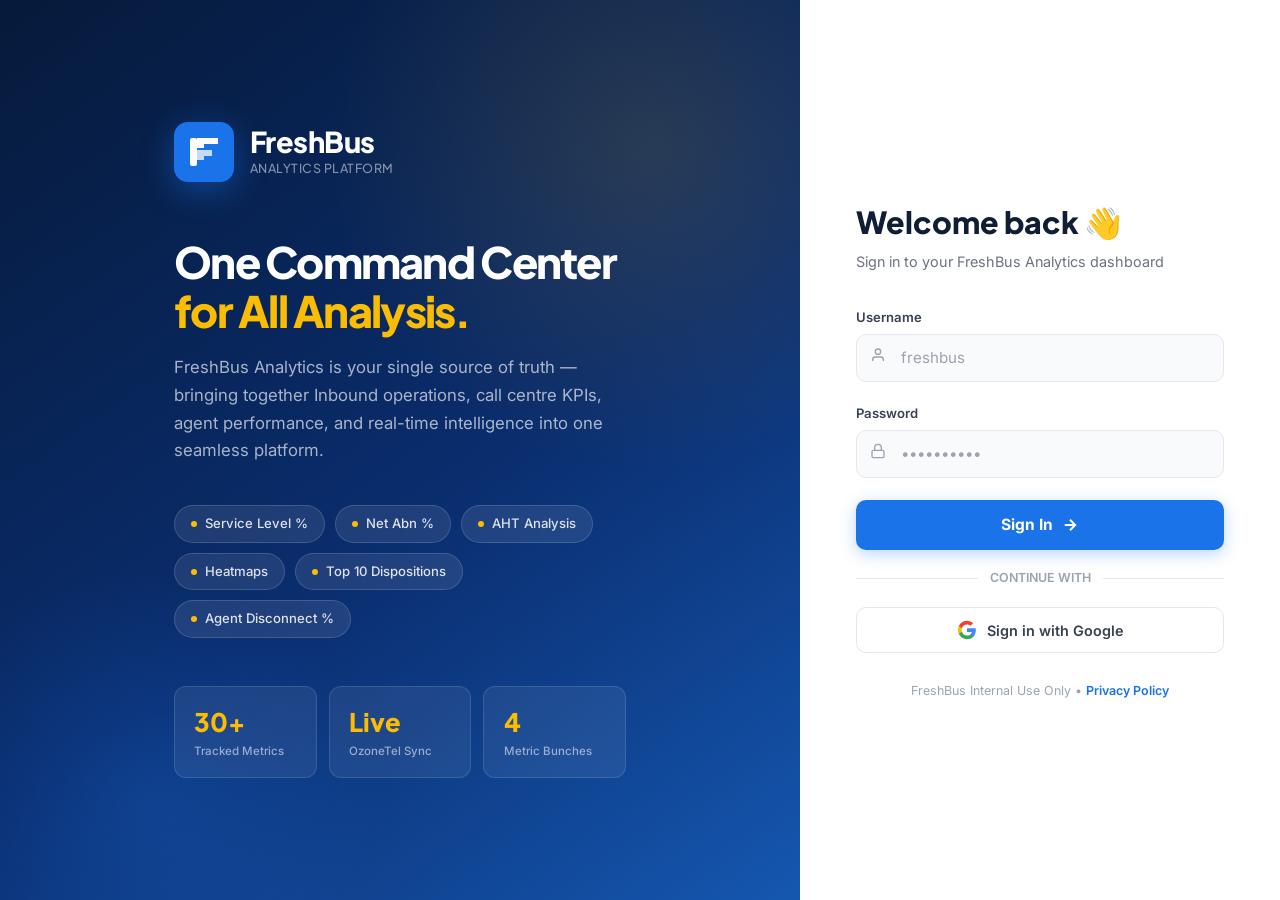
==== index.html @ 3810ab27 "Move static files to root of project for default GitHub Pages hosting and update backend serving pat" ====
<!DOCTYPE html>
<html lang="en">
<head>
  <meta charset="UTF-8">
  <meta name="viewport" content="width=device-width, initial-scale=1.0">
  <title>FreshBus Analytics Platform | Sign In</title>
  <link rel="preconnect" href="https://fonts.googleapis.com">
  <link rel="preconnect" href="https://fonts.gstatic.com" crossorigin>
  <link href="https://fonts.googleapis.com/css2?family=Inter:wght@400;500;600;700&family=Plus+Jakarta+Sans:wght@600;700;800&display=swap" rel="stylesheet">
  <link rel="stylesheet" href="styles.css">
  <style>
    body { margin:0; font-family:'Inter',sans-serif; overflow:hidden; }
    .login-split { display:flex; height:100vh; }

    /* Left branding panel */
    .lp-left {
      flex:1; position:relative; overflow:hidden;
      background:linear-gradient(145deg,#061a3a 0%,#0a2d6e 55%,#1557b0 100%);
      display:flex; align-items:center; justify-content:center;
    }
    .lp-left::before {
      content:''; position:absolute; width:700px; height:700px; border-radius:50%;
      background:radial-gradient(circle,rgba(251,188,4,.13) 0%,transparent 65%);
      top:-200px; right:-200px; pointer-events:none;
    }
    .lp-left::after {
      content:''; position:absolute; width:500px; height:500px; border-radius:50%;
      background:radial-gradient(circle,rgba(26,115,232,.22) 0%,transparent 65%);
      bottom:-150px; left:-100px; pointer-events:none;
    }
    .lp-inner { position:relative; z-index:2; padding:4rem; max-width:580px; }

    /* Logo */
    .lp-logo { display:flex; align-items:center; gap:16px; margin-bottom:3.5rem; }
    .lp-logo-mark {
      width:60px; height:60px; border-radius:14px;
      background:#1A73E8; display:flex; align-items:center; justify-content:center;
      box-shadow:0 8px 32px rgba(26,115,232,.45); flex-shrink:0;
    }
    .lp-logo-mark svg { width:36px; height:36px; }
    .lp-logo-text { font-family:'Plus Jakarta Sans',sans-serif; }
    .lp-logo-text .brand { font-size:1.8rem; font-weight:800; color:#fff; line-height:1; letter-spacing:-0.02em; }
    .lp-logo-text .tag { font-size:0.78rem; font-weight:500; color:rgba(255,255,255,.5); margin-top:4px; letter-spacing:0.04em; text-transform:uppercase; }

    .lp-headline {
      font-family:'Plus Jakarta Sans',sans-serif; font-size:2.7rem; font-weight:800;
      color:#fff; line-height:1.12; margin-bottom:1.2rem; letter-spacing:-0.04em;
    }
    .lp-headline .hl { color:#FBBC04; }
    .lp-desc { color:rgba(255,255,255,.65); font-size:1.05rem; line-height:1.65; max-width:440px; margin-bottom:2.5rem; }

    /* Floating metric pills */
    .lp-pills { display:flex; flex-wrap:wrap; gap:10px; }
    .lp-pill {
      display:flex; align-items:center; gap:8px;
      background:rgba(255,255,255,.09); backdrop-filter:blur(12px);
      border:1px solid rgba(255,255,255,.15); border-radius:100px;
      padding:8px 16px; color:rgba(255,255,255,.85); font-size:0.82rem; font-weight:500;
    }
    .lp-pill .dot { width:6px; height:6px; border-radius:50%; background:#FBBC04; flex-shrink:0; }

    /* Decorative stats cards */
    .lp-stats { margin-top:3rem; display:grid; grid-template-columns:1fr 1fr 1fr; gap:12px; }
    .lp-stat {
      background:rgba(255,255,255,.07); border:1px solid rgba(255,255,255,.12);
      border-radius:12px; padding:1rem 1.2rem;
    }
    .lp-stat .sv { font-family:'Plus Jakarta Sans',sans-serif; font-size:1.6rem; font-weight:800; color:#FBBC04; }
    .lp-stat .sl { font-size:0.72rem; color:rgba(255,255,255,.55); margin-top:2px; font-weight:500; }

    /* Right form panel */
    .lp-right {
      width:480px; flex-shrink:0;
      background:#fff; display:flex; flex-direction:column;
      justify-content:center; padding:3.5rem 3.5rem;
      box-shadow:-24px 0 80px rgba(0,0,0,.13);
    }
    .lp-form-title { font-family:'Plus Jakarta Sans',sans-serif; font-size:1.9rem; font-weight:800; color:#0f1d35; margin-bottom:6px; }
    .lp-form-sub { color:#6b7280; font-size:0.9rem; margin-bottom:2.2rem; }

    .form-field { margin-bottom:1.4rem; }
    .form-field label { display:block; font-size:0.82rem; font-weight:600; color:#374151; margin-bottom:6px; }
    .input-group { position:relative; display:flex; align-items:center; }
    .input-group .ico { position:absolute; left:14px; color:#9ca3af; width:16px; pointer-events:none; }
    .input-group svg { width:16px; height:16px; }
    .input-group input {
      width:100%; height:48px; padding:0 14px 0 44px;
      background:#f9fafb; border:1.5px solid #e5e7eb; border-radius:10px;
      color:#111827; font-size:0.95rem; font-family:inherit; outline:none;
      transition:border-color .2s, box-shadow .2s;
    }
    .input-group input:focus { border-color:#1A73E8; box-shadow:0 0 0 3px rgba(26,115,232,.12); background:#fff; }
    .input-group input::placeholder { color:#9ca3af; }

    .err-box {
      display:none; background:#fef2f2; border:1px solid rgba(220,38,38,.25);
      color:#dc2626; border-radius:8px; padding:10px 14px;
      font-size:0.82rem; font-weight:600; margin-bottom:1rem;
    }

    .btn-sign {
      width:100%; height:50px; background:#1A73E8; color:#fff;
      border:none; border-radius:10px; font-family:inherit;
      font-size:0.97rem; font-weight:700; cursor:pointer;
      display:flex; align-items:center; justify-content:center; gap:8px;
      transition:all .2s; box-shadow:0 4px 16px rgba(26,115,232,.3);
      margin-bottom:1.2rem;
    }
    .btn-sign:hover { background:#1557b0; transform:translateY(-1px); box-shadow:0 8px 24px rgba(26,115,232,.35); }
    .btn-sign svg { width:18px; }

    .or-div { display:flex; align-items:center; gap:12px; font-size:0.78rem; color:#9ca3af; font-weight:600; margin-bottom:1.2rem; }
    .or-div::before, .or-div::after { content:''; flex:1; height:1px; background:#e5e7eb; }

    .btn-google {
      width:100%; height:46px; background:#fff; border:1.5px solid #e5e7eb; border-radius:10px;
      font-family:inherit; font-size:0.9rem; font-weight:600; color:#374151; cursor:pointer;
      display:flex; align-items:center; justify-content:center; gap:10px;
      transition:all .2s;
    }
    .btn-google:hover { background:#f9fafb; border-color:#d1d5db; }
    .btn-google svg { width:20px; }

    .form-footer { text-align:center; margin-top:1.8rem; font-size:0.78rem; color:#9ca3af; }
    .form-footer a { color:#1A73E8; font-weight:600; text-decoration:none; }

    @media(max-width:900px) {
      .lp-left { display:none; }
      .lp-right { width:100%; padding:2rem; }
    }
  </style>
</head>
<body>
<div class="login-split">
  <!-- LEFT BRANDING PANEL -->
  <div class="lp-left">
    <div class="lp-inner">
      <!-- Logo -->
      <div class="lp-logo">
        <div class="lp-logo-mark">
          <!-- FreshBus official chevron-F mark, traced from brand assets -->
          <svg viewBox="0 0 36 36" fill="none" xmlns="http://www.w3.org/2000/svg">
            <!-- Outer F vertical spine -->
            <rect x="4" y="4" width="7" height="28" rx="2" fill="white"/>
            <!-- Top horizontal bar — angled right like the brand chevron -->
            <path d="M11 4 L32 4 L32 10 L18 10 L18 14 L11 14 Z" fill="white"/>
            <!-- Middle horizontal bar — slightly shorter, brand proportion -->
            <path d="M11 16 L26 16 L26 22 L18 22 L18 26 L11 26 Z" fill="white" opacity="0.75"/>
          </svg>
        </div>
        <div class="lp-logo-text">
          <div class="brand">FreshBus</div>
          <div class="tag">Analytics Platform</div>
        </div>
      </div>

      <h1 class="lp-headline">
        One Command Center<br>
        <span class="hl">for All Analysis.</span>
      </h1>
      <p class="lp-desc">
        FreshBus Analytics is your single source of truth — bringing together Inbound operations, call centre KPIs, agent performance, and real-time intelligence into one seamless platform.
      </p>

      <div class="lp-pills">
        <div class="lp-pill"><div class="dot"></div> Service Level %</div>
        <div class="lp-pill"><div class="dot"></div> Net Abn %</div>
        <div class="lp-pill"><div class="dot"></div> AHT Analysis</div>
        <div class="lp-pill"><div class="dot"></div> Heatmaps</div>
        <div class="lp-pill"><div class="dot"></div> Top 10 Dispositions</div>
        <div class="lp-pill"><div class="dot"></div> Agent Disconnect %</div>
      </div>

      <div class="lp-stats">
        <div class="lp-stat"><div class="sv">30+</div><div class="sl">Tracked Metrics</div></div>
        <div class="lp-stat"><div class="sv">Live</div><div class="sl">OzoneTel Sync</div></div>
        <div class="lp-stat"><div class="sv">4</div><div class="sl">Metric Bunches</div></div>
      </div>
    </div>
  </div>

  <!-- RIGHT FORM PANEL -->
  <div class="lp-right">
    <div class="lp-form-title">Welcome back 👋</div>
    <div class="lp-form-sub">Sign in to your FreshBus Analytics dashboard</div>

    <form id="loginForm">
      <div class="form-field">
        <label for="u">Username</label>
        <div class="input-group">
          <div class="ico">
            <svg viewBox="0 0 24 24" fill="none" stroke="currentColor" stroke-width="2"><path d="M20 21v-2a4 4 0 00-4-4H8a4 4 0 00-4 4v2"/><circle cx="12" cy="7" r="4"/></svg>
          </div>
          <input type="text" id="u" placeholder="freshbus" autocomplete="username">
        </div>
      </div>
      <div class="form-field">
        <label for="p">Password</label>
        <div class="input-group">
          <div class="ico">
            <svg viewBox="0 0 24 24" fill="none" stroke="currentColor" stroke-width="2"><rect x="3" y="11" width="18" height="11" rx="2"/><path d="M7 11V7a5 5 0 0110 0v4"/></svg>
          </div>
          <input type="password" id="p" placeholder="••••••••••" autocomplete="current-password">
        </div>
      </div>

      <div class="err-box" id="loginErr">Invalid username or password. Please try again.</div>

      <button type="submit" class="btn-sign">
        Sign In
        <svg viewBox="0 0 24 24" fill="none" stroke="currentColor" stroke-width="2.5"><path d="M5 12h14M12 5l7 7-7 7"/></svg>
      </button>

      <div class="or-div">CONTINUE WITH</div>

      <button type="button" class="btn-google">
        <svg viewBox="0 0 24 24" xmlns="http://www.w3.org/2000/svg">
          <path d="M22.56 12.25c0-.78-.07-1.53-.2-2.25H12v4.26h5.92c-.26 1.37-1.04 2.53-2.21 3.31v2.77h3.57c2.08-1.92 3.28-4.74 3.28-8.09z" fill="#4285F4"/>
          <path d="M12 23c2.97 0 5.46-.98 7.28-2.66l-3.57-2.77c-.98.66-2.23 1.06-3.71 1.06-2.86 0-5.29-1.93-6.16-4.53H2.18v2.84C3.99 20.53 7.7 23 12 23z" fill="#34A853"/>
          <path d="M5.84 14.09c-.22-.66-.35-1.36-.35-2.09s.13-1.43.35-2.09V7.07H2.18C1.43 8.55 1 10.22 1 12s.43 3.45 1.18 4.93l2.85-2.22.81-.62z" fill="#FBBC05"/>
          <path d="M12 5.38c1.62 0 3.06.56 4.21 1.64l3.15-3.15C17.45 2.09 14.97 1 12 1 7.7 1 3.99 3.47 2.18 7.07l3.66 2.84c.87-2.6 3.3-4.53 6.16-4.53z" fill="#EA4335"/>
        </svg>
        Sign in with Google
      </button>
    </form>

    <div class="form-footer">FreshBus Internal Use Only &bull; <a href="#">Privacy Policy</a></div>
  </div>
</div>

<script>
  const CREDS = { user: 'freshbus', pass: 'freshbus@2024' };
  document.getElementById('loginForm').addEventListener('submit', function(e) {
    e.preventDefault();
    const u = document.getElementById('u').value.trim();
    const p = document.getElementById('p').value;
    if (u === CREDS.user && p === CREDS.pass) {
      window.location.href = 'campaign.html';
    } else {
      document.getElementById('loginErr').style.display = 'block';
    }
  });
</script>
</body>
</html>
---- styles.css ----
/* ==============================================
   FRESHBUS INTELLIGENCE - MASTER THEME
   FreshBus Blue #006ce6 + Yellow #FBBC04
   ============================================== */

@import url('https://fonts.googleapis.com/css2?family=Inter:ital,opsz,wght@0,14..32,300;0,14..32,400;0,14..32,500;0,14..32,600;0,14..32,700;1,14..32,400&family=Plus+Jakarta+Sans:wght@600;700;800&display=swap');

:root {
  --blue: #1A73E8;
  --blue-dark: #0D5DBF;
  --blue-soft: rgba(26,115,232,0.12);
  --yellow: #FBBC04;
  --yellow-soft: rgba(251,188,4,0.12);
  
  --green: #16a34a;
  --green-soft: rgba(22,163,74,0.12);
  --red: #dc2626;
  --red-soft: rgba(220,38,38,0.10);
  --amber: #d97706;
  --amber-soft: rgba(217,119,6,0.12);
  --purple: #7c3aed;
  --purple-soft: rgba(124,58,237,0.12);

  --bg: #f0f4fa;
  --surface: #ffffff;
  --surface-2: #f8faff;
  --sidebar-bg: #0f1d35;
  --sidebar-text: rgba(255,255,255,0.7);
  --sidebar-text-active: #ffffff;
  --sidebar-active-bg: rgba(255,255,255,0.1);
  
  --border: #e2e8f3;
  --border-focus: var(--blue);
  
  --text: #0f1d35;
  --text-2: #374151;
  --text-muted: #6b7280;
  
  --header-h: 64px;
  --sidebar-w: 260px;
  --radius: 12px;
  --radius-sm: 8px;
  --shadow: 0 1px 3px rgba(0,0,0,0.08), 0 4px 16px rgba(0,0,0,0.04);
  --shadow-md: 0 4px 12px rgba(0,0,0,0.10), 0 12px 40px rgba(0,0,0,0.06);
  --shadow-blue: 0 8px 32px rgba(26,115,232,0.2);
  --transition: 0.18s ease;
}

/* --- Dark Mode --- */
[data-theme="dark"] {
  --bg: #0a0f1e;
  --surface: #111827;
  --surface-2: #1a2236;
  --border: #1e2d45;
  --text: #f1f5f9;
  --text-2: #cbd5e1;
  --text-muted: #64748b;
  --shadow: 0 1px 3px rgba(0,0,0,0.4), 0 4px 16px rgba(0,0,0,0.3);
  --shadow-md: 0 4px 12px rgba(0,0,0,0.5), 0 12px 40px rgba(0,0,0,0.3);
}

*, *::before, *::after { box-sizing: border-box; margin: 0; padding: 0; }
html { scroll-behavior: smooth; }
body {
  font-family: 'Inter', -apple-system, sans-serif;
  font-size: 14px;
  color: var(--text);
  background: var(--bg);
  -webkit-font-smoothing: antialiased;
  line-height: 1.5;
  min-height: 100vh;
}
a { text-decoration: none; color: inherit; }
button { font-family: inherit; cursor: pointer; }
input, select, textarea { font-family: inherit; }

/* ========== UTILITIES ========== */
.text-blue    { color: var(--blue)   !important; }
.text-yellow  { color: var(--yellow) !important; }
.text-green   { color: var(--green)  !important; }
.text-red     { color: var(--red)    !important; }
.text-amber   { color: var(--amber)  !important; }
.text-purple  { color: var(--purple) !important; }
.text-muted   { color: var(--text-muted) !important; }
.font-mono    { font-family: 'JetBrains Mono', Consolas, monospace; }
.font-bold    { font-weight: 700; }
.font-head    { font-family: 'Plus Jakarta Sans', sans-serif; }

/* ========== VIEW SYSTEM ========== */
.view { display: none; }
.view.active { display: flex; }

/* ===================================================
   LOGIN PAGE — PROFESSIONAL SPLIT LAYOUT
   =================================================== */
#loginView {
  height: 100vh;
  overflow: hidden;
}
.login-split {
  display: flex;
  width: 100%;
  height: 100%;
}

/* Left panel — FreshBus branded */
.login-panel-left {
  flex: 1;
  background: linear-gradient(145deg, #0f1d35 0%, #001f6e 60%, #0d4fb8 100%);
  display: flex;
  flex-direction: column;
  justify-content: center;
  align-items: flex-start;
  padding: 4rem 5rem;
  position: relative;
  overflow: hidden;
}
.login-panel-left::before {
  content: '';
  position: absolute;
  width: 600px; height: 600px;
  background: radial-gradient(circle, rgba(251,188,4,0.1) 0%, transparent 70%);
  top: -150px; right: -200px;
  border-radius: 50%;
}
.login-panel-left::after {
  content: '';
  position: absolute;
  width: 400px; height: 400px;
  background: radial-gradient(circle, rgba(26,115,232,0.2) 0%, transparent 70%);
  bottom: -100px; left: -100px;
  border-radius: 50%;
}
.login-brand-block { position: relative; z-index: 2; }
.login-logo-wrap {
  display: flex;
  align-items: center;
  gap: 14px;
  margin-bottom: 3rem;
}
.login-logo-icon {
  width: 52px; height: 52px;
  background: var(--yellow);
  border-radius: 14px;
  display: flex; align-items: center; justify-content: center;
  box-shadow: 0 8px 24px rgba(251,188,4,0.4);
  flex-shrink: 0;
}
.login-logo-icon svg { width: 28px; height: 28px; }
.login-brand-name {
  font-family: 'Plus Jakarta Sans', sans-serif;
  font-size: 2rem; font-weight: 800;
  color: #fff;
  line-height: 1;
}
.login-brand-name span {
  display: block; font-size: 0.9rem; font-weight: 500;
  color: rgba(255,255,255,0.6); margin-top: 4px;
}
.login-headline {
  color: #fff;
  font-family: 'Plus Jakarta Sans'; font-size: 2.8rem; font-weight: 800;
  line-height: 1.15; margin-bottom: 1.2rem;
}
.login-headline span { color: var(--yellow); }
.login-subline {
  color: rgba(255,255,255,0.65);
  font-size: 1.05rem; line-height: 1.6; max-width: 440px;
  margin-bottom: 3rem;
}

/* Metric Preview pills on login banner */
.login-metrics-row {
  display: flex; flex-wrap: wrap; gap: 0.75rem;
  position: relative; z-index: 2;
}
.login-metric-pill {
  background: rgba(255,255,255,0.1);
  backdrop-filter: blur(10px);
  border: 1px solid rgba(255,255,255,0.15);
  border-radius: 100px;
  padding: 0.5rem 1.1rem;
  display: flex; align-items: center; gap: 0.5rem;
  color: rgba(255,255,255,0.85); font-size: 0.82rem; font-weight: 500;
}
.login-metric-pill .pill-dot {
  width: 6px; height: 6px; border-radius: 50%;
  background: var(--yellow);
}

/* Right panel — form */
.login-panel-right {
  width: 460px; flex-shrink: 0;
  background: var(--surface);
  display: flex; flex-direction: column;
  justify-content: center;
  padding: 4rem;
  box-shadow: -20px 0 60px rgba(0,0,0,0.12);
}
.login-form-title {
  font-family: 'Plus Jakarta Sans'; font-size: 1.8rem; font-weight: 800;
  color: var(--text); margin-bottom: 0.4rem;
}
.login-form-sub { color: var(--text-muted); font-size: 0.9rem; margin-bottom: 2.5rem; }

.form-field { margin-bottom: 1.4rem; }
.form-field label {
  display: block; font-size: 0.82rem; font-weight: 600;
  color: var(--text-2); margin-bottom: 0.5rem;
}
.input-wrap {
  position: relative; display: flex; align-items: center;
}
.input-wrap .input-icon {
  position: absolute; left: 14px;
  color: var(--text-muted); width: 16px; pointer-events: none;
}
.input-wrap input {
  width: 100%; height: 46px;
  padding: 0 14px 0 42px;
  background: var(--surface-2); border: 1.5px solid var(--border);
  border-radius: var(--radius-sm); color: var(--text); font-size: 0.95rem;
  transition: border-color var(--transition), box-shadow var(--transition);
  outline: none;
}
.input-wrap input::placeholder { color: var(--text-muted); }
.input-wrap input:focus {
  border-color: var(--blue);
  box-shadow: 0 0 0 3px rgba(26,115,232,0.12);
  background: var(--surface);
}

.login-btn {
  width: 100%; height: 48px;
  background: var(--blue); color: #fff;
  border: none; border-radius: var(--radius-sm);
  font-size: 0.95rem; font-weight: 700;
  display: flex; align-items: center; justify-content: center; gap: 8px;
  transition: all var(--transition);
  box-shadow: var(--shadow-blue);
  margin-bottom: 1.2rem;
}
.login-btn:hover { background: var(--blue-dark); transform: translateY(-1px); }
.login-btn svg { width: 18px; }

.login-divider {
  display: flex; align-items: center; gap: 1rem;
  color: var(--text-muted); font-size: 0.82rem; margin-bottom: 1.2rem;
}
.login-divider::before, .login-divider::after {
  content: ''; flex: 1; height: 1px; background: var(--border);
}

.btn-google {
  width: 100%; height: 46px;
  background: transparent; border: 1.5px solid var(--border);
  border-radius: var(--radius-sm);
  display: flex; align-items: center; justify-content: center; gap: 10px;
  font-size: 0.9rem; font-weight: 600; color: var(--text);
  transition: all var(--transition);
}
.btn-google:hover { background: var(--surface-2); border-color: var(--border-focus); }
.btn-google svg { width: 20px; }

.login-footer-note { margin-top: 2rem; font-size: 0.78rem; color: var(--text-muted); text-align: center; }
.login-footer-note a { color: var(--blue); font-weight: 600; }


/* ===================================================
   DASHBOARD — FULL APP SHELL
   =================================================== */

/* App wrapper */
#dashboardView {
  flex-direction: column;
  height: 100vh;
  overflow: hidden;
}

/* ---- Top Header ---- */
.app-header {
  height: var(--header-h);
  background: var(--surface);
  border-bottom: 1px solid var(--border);
  display: flex; align-items: center;
  padding: 0 1.5rem;
  gap: 1.5rem;
  flex-shrink: 0;
  z-index: 200;
  box-shadow: 0 1px 0 var(--border);
}
.hdr-brand {
  display: flex; align-items: center; gap: 10px;
  flex-shrink: 0; text-decoration: none;
}
.hdr-logo {
  width: 34px; height: 34px; border-radius: 9px;
  background: var(--blue); display: flex; align-items: center; justify-content: center;
  flex-shrink: 0;
}
.hdr-logo svg { width: 18px; height: 18px; }
.hdr-name {
  font-family: 'Plus Jakarta Sans'; font-size: 1.05rem; font-weight: 800;
  color: var(--text);
}

.hdr-divider { width: 1px; height: 24px; background: var(--border); flex-shrink: 0; }

.hdr-scope {
  display: flex; align-items: center; gap: 8px;
  background: var(--surface-2); border: 1px solid var(--border);
  border-radius: 8px; padding: 6px 14px;
  font-size: 0.82rem; font-weight: 600; color: var(--text-muted);
  cursor: pointer;
}
.hdr-scope svg { width: 14px; }

.hdr-spacer { flex: 1; }

.hdr-date-pill {
  display: flex; align-items: center; gap: 8px;
  background: var(--surface-2); border: 1px solid var(--border);
  border-radius: 8px; padding: 0 14px;
  font-size: 0.82rem; font-weight: 500; height: 36px;
}
.hdr-date-pill svg { width: 14px; color: var(--text-muted); }
.hdr-date-pill input {
  background: none; border: none; outline: none;
  color: var(--text); font-family: inherit; font-size: 0.82rem; font-weight: 600;
  width: 220px; cursor: pointer;
}

.hdr-view-btns {
  display: flex; background: var(--surface-2);
  border: 1px solid var(--border); border-radius: 8px; padding: 3px;
  gap: 2px;
}
.hdr-view-btn {
  background: none; border: none; padding: 5px 14px;
  border-radius: 6px; font-size: 0.78rem; font-weight: 600;
  color: var(--text-muted); transition: all var(--transition);
}
.hdr-view-btn.active {
  background: var(--surface); color: var(--text);
  box-shadow: var(--shadow);
}

.hdr-actions { display: flex; gap: 4px; }
.hdr-icon-btn {
  width: 36px; height: 36px; border-radius: 50%;
  background: none; border: none;
  display: flex; align-items: center; justify-content: center;
  color: var(--text-muted); transition: all var(--transition);
}
.hdr-icon-btn:hover { background: var(--surface-2); color: var(--text); }
.hdr-icon-btn svg { width: 17px; }

.hdr-user { display: flex; align-items: center; gap: 8px; cursor: pointer; }
.hdr-avatar {
  width: 34px; height: 34px; border-radius: 50%;
  overflow: hidden; border: 2px solid var(--border);
}
.hdr-avatar img { width: 100%; height: 100%; object-fit: cover; }
.hdr-user-info { line-height: 1.2; }
.hdr-user-name { font-size: 0.82rem; font-weight: 700; color: var(--text); }
.hdr-user-role { font-size: 0.72rem; color: var(--text-muted); }


/* ---- Body = Sidebar + Main ---- */
.app-body {
  display: flex;
  flex: 1;
  overflow: hidden;
}

/* ---- Sidebar ---- */
.app-sidebar {
  width: var(--sidebar-w);
  background: var(--sidebar-bg);
  display: flex; flex-direction: column;
  overflow-y: auto; flex-shrink: 0;
  scrollbar-width: thin; scrollbar-color: rgba(255,255,255,0.1) transparent;
}
.sidebar-inner { padding: 1.5rem 1rem; display: flex; flex-direction: column; flex: 1; gap: 0.25rem; }

.sidebar-section-label {
  font-size: 0.68rem; font-weight: 700; text-transform: uppercase;
  letter-spacing: 0.08em; color: rgba(255,255,255,0.35);
  padding: 0.75rem 0.75rem 0.4rem;
  margin-top: 0.5rem;
}

.sidebar-filter-group {
  padding: 0.75rem;
  background: rgba(255,255,255,0.05);
  border-radius: 10px;
  margin-bottom: 0.5rem;
}
.sidebar-filter-group label {
  display: block; font-size: 0.72rem; font-weight: 600;
  color: rgba(255,255,255,0.5); margin-bottom: 0.4rem;
}
.sidebar-filter-group select,
.sidebar-filter-group input[type="number"],
.sidebar-filter-group input[type="text"] {
  width: 100%; background: rgba(255,255,255,0.07);
  border: 1px solid rgba(255,255,255,0.12);
  border-radius: 7px; padding: 7px 10px;
  color: #fff; font-size: 0.82rem; font-weight: 500;
  outline: none; transition: border-color var(--transition);
  -webkit-appearance: none;
}
.sidebar-filter-group select:focus,
.sidebar-filter-group input:focus { border-color: var(--yellow); }
.sidebar-filter-group select option { background: #1a2236; }

.sidebar-btn {
  width: 100%; padding: 8px; border-radius: 8px;
  font-size: 0.78rem; font-weight: 700;
  border: none; display: flex; align-items: center; justify-content: center; gap: 6px;
  transition: all var(--transition);
}
.sidebar-btn.btn-primary { background: var(--blue); color: #fff; }
.sidebar-btn.btn-primary:hover { background: var(--blue-dark); }
.sidebar-btn.btn-yellow { background: var(--yellow); color: #0f1d35; }
.sidebar-btn.btn-yellow:hover { filter: brightness(1.1); }
.sidebar-btn.btn-danger { background: rgba(220,38,38,0.15); color: #f87171; border: 1px solid rgba(220,38,38,0.25); }
.sidebar-btn.btn-danger:hover { background: rgba(220,38,38,0.25); }
.sidebar-btn svg { width: 14px; }

.sidebar-sync-badge {
  display: flex; align-items: center; gap: 8px;
  background: rgba(22,163,74,0.12); border: 1px solid rgba(22,163,74,0.25);
  border-radius: 8px; padding: 8px 12px;
  font-size: 0.75rem; font-weight: 600; color: #4ade80;
  margin-bottom: 0.5rem;
}
.sync-dot { width: 6px; height: 6px; border-radius: 50%; background: #4ade80; 
  animation: pulse 1.5s ease-in-out infinite; flex-shrink: 0; }
@keyframes pulse { 0%,100%{opacity:1;transform:scale(1)} 50%{opacity:0.5;transform:scale(0.8)} }
@keyframes spin { from{transform:rotate(0)} to{transform:rotate(360deg)} }

/* ---- Main Area ---- */
.app-main {
  flex: 1; overflow-y: auto;
  padding: 1.75rem 2rem;
  display: flex; flex-direction: column; gap: 1.75rem;
}

/* ---- Headline strip always at top ---- */
.main-headline {
  display: flex; align-items: center; justify-content: space-between;
}
.main-headline h1 {
  font-family: 'Plus Jakarta Sans'; font-size: 1.6rem; font-weight: 800;
  color: var(--text); letter-spacing: -0.03em;
}
.main-headline p { font-size: 0.85rem; color: var(--text-muted); margin-top: 2px; }

/* ---- KPI Summary Row (ALWAYS VISIBLE) ---- */
.kpi-summary-row {
  display: grid; grid-template-columns: repeat(4, 1fr);
  gap: 1.25rem;
}
.kpi-summary-card {
  background: var(--surface); border: 1px solid var(--border);
  border-radius: var(--radius); padding: 1.25rem 1.4rem;
  box-shadow: var(--shadow); position: relative; overflow: hidden;
  transition: box-shadow var(--transition), transform var(--transition);
}
.kpi-summary-card:hover { box-shadow: var(--shadow-md); transform: translateY(-2px); }
.kpi-summary-card::before {
  content: ''; position: absolute; top: 0; left: 0; right: 0; height: 3px;
  background: var(--accent-color, var(--blue)); border-radius: 0 0 0 0;
  opacity: 0; transition: opacity var(--transition);
}
.kpi-summary-card:hover::before { opacity: 1; }
.ksc-label { font-size: 0.78rem; font-weight: 600; color: var(--text-muted); text-transform: uppercase; letter-spacing: 0.05em; margin-bottom: 0.6rem; }
.ksc-value { font-family: 'Plus Jakarta Sans'; font-size: 2.4rem; font-weight: 800; line-height: 1; letter-spacing: -0.04em; }
.ksc-sub { font-size: 0.78rem; margin-top: 5px; color: var(--text-muted); }

/* ---- Segment Switcher for Metric Bunches ---- */
.segment-switcher {
  display: flex; gap: 0.5rem; background: var(--surface);
  border: 1px solid var(--border); border-radius: var(--radius);
  padding: 6px; box-shadow: var(--shadow);
}
.seg-btn {
  flex: 1; background: none; border: none; padding: 9px 16px;
  border-radius: var(--radius-sm); font-size: 0.82rem; font-weight: 600;
  color: var(--text-muted); display: flex; align-items: center; justify-content: center; gap: 7px;
  transition: all 0.2s;
}
.seg-btn svg { width: 15px; }
.seg-btn.active {
  background: var(--blue); color: #fff;
  box-shadow: 0 2px 8px rgba(26,115,232,0.25);
}

/* ---- KPI Metric Bunches ---- */
.metric-bunch { display: none; }
.metric-bunch.active { display: block; }
.metric-bunch-grid {
  display: grid;
  grid-template-columns: repeat(auto-fill, minmax(240px, 1fr));
  gap: 1.25rem;
}
.metric-card {
  background: var(--surface); border: 1px solid var(--border);
  border-radius: var(--radius); padding: 1.25rem 1.4rem;
  box-shadow: var(--shadow); position: relative; overflow: hidden;
  transition: box-shadow var(--transition), transform var(--transition), border-color var(--transition);
}
.metric-card:hover { box-shadow: var(--shadow-md); transform: translateY(-2px); border-color: var(--blue); }
.mc-header { display: flex; align-items: center; justify-content: space-between; margin-bottom: 0.75rem; }
.mc-label { font-size: 0.78rem; font-weight: 600; color: var(--text-muted); letter-spacing: 0.02em; }
.mc-icon {
  width: 32px; height: 32px; border-radius: 8px;
  display: flex; align-items: center; justify-content: center;
  background: var(--icon-bg, var(--blue-soft));
  color: var(--icon-color, var(--blue));
}
.mc-icon svg { width: 15px; }
.mc-value {
  font-family: 'Plus Jakarta Sans';
  font-size: 1.9rem; font-weight: 800; line-height: 1;
  letter-spacing: -0.04em; color: var(--text);
  display: flex; align-items: baseline; gap: 3px;
}
.mc-unit { font-size: 1rem; font-weight: 600; color: var(--text-muted); }
.mc-footer { font-size: 0.74rem; color: var(--text-muted); margin-top: 0.5rem; }
.mc-badge {
  display: inline-block; font-size: 0.68rem; font-weight: 700; padding: 2px 7px;
  border-radius: 100px; background: var(--blue-soft); color: var(--blue);
}
.mc-badge.green { background: var(--green-soft); color: var(--green); }
.mc-badge.red { background: var(--red-soft); color: var(--red); }
.mc-badge.yellow { background: var(--yellow-soft); color: var(--amber); }

/* ---- Charts Section ---- */
.charts-row {
  display: grid; gap: 1.25rem;
}
.charts-row-main { grid-template-columns: 2fr 1fr; }
.charts-row-full { grid-template-columns: 1fr; }
.charts-row-3 { grid-template-columns: 1fr 1fr 1fr; }

.chart-panel {
  background: var(--surface); border: 1px solid var(--border);
  border-radius: var(--radius); padding: 1.4rem;
  box-shadow: var(--shadow);
}
.cp-header {
  display: flex; align-items: center; justify-content: space-between;
  margin-bottom: 1.2rem;
}
.cp-title { font-family: 'Plus Jakarta Sans'; font-size: 0.95rem; font-weight: 700; color: var(--text); }
.cp-sub { font-size: 0.76rem; color: var(--text-muted); margin-top: 2px; }
.cp-actions { display: flex; gap: 0.5rem; align-items: center; }
.cp-seg-btn {
  background: var(--surface-2); border: 1px solid var(--border);
  color: var(--text-muted); border-radius: 6px; padding: 4px 10px;
  font-size: 0.75rem; font-weight: 600; cursor: pointer; transition: all var(--transition);
}
.cp-seg-btn.active { background: var(--blue); border-color: var(--blue); color: #fff; }
.cp-canvas { position: relative; width: 100%; }

/* ---- Heatmap Panel ---- */
.heatmap-panel { display: grid; }
.heatmap-grid {
  display: grid;
  grid-template-rows: auto repeat(7, 1fr);
  gap: 3px;
  width: 100%;
}
.heatmap-hour-labels {
  display: grid; grid-template-columns: 48px repeat(24, 1fr); gap: 3px;
  padding-bottom: 2px;
}
.heatmap-hour-lbl { font-size: 0.58rem; color: var(--text-muted); text-align: center; font-weight: 600; }
.heatmap-row-wrap {
  display: grid; grid-template-columns: 48px repeat(24, 1fr); gap: 3px;
  align-items: center;
}
.heatmap-day-lbl { font-size: 0.7rem; color: var(--text-muted); font-weight: 700; text-align: right; padding-right: 8px; }
.heatmap-cell {
  aspect-ratio: 1; border-radius: 3px;
  background: var(--cell-bg, rgba(0,0,0,0.05));
  cursor: crosshair; transition: transform 0.12s;
}
.heatmap-cell:hover { transform: scale(1.4); z-index: 10; position: relative; }

.heatmap-tooltip {
  position: fixed; z-index: 9999;
  background: var(--text); color: var(--surface);
  border-radius: 8px; padding: 8px 12px;
  font-size: 0.78rem; font-weight: 600;
  pointer-events: none; display: none;
  white-space: nowrap; box-shadow: var(--shadow-md);
}

/* ---- Legend ---- */
.legend-row { display: flex; gap: 1rem; align-items: center; flex-wrap: wrap; }
.legend-item { display: flex; align-items: center; gap: 5px; font-size: 0.76rem; color: var(--text-muted); font-weight: 500; }
.legend-dot { width: 8px; height: 8px; border-radius: 50%; flex-shrink: 0; }
.legend-line { width: 16px; height: 2px; border-radius: 2px; flex-shrink: 0; }

/* ---- Table ---- */
.data-table-wrap {
  background: var(--surface); border: 1px solid var(--border);
  border-radius: var(--radius); overflow: hidden; box-shadow: var(--shadow);
}
.dt-header {
  padding: 1rem 1.4rem; border-bottom: 1px solid var(--border);
  display: flex; align-items: center; justify-content: space-between;
}
.dt-title { font-family: 'Plus Jakarta Sans'; font-size: 0.95rem; font-weight: 700; }
table { width: 100%; border-collapse: collapse; }
thead th {
  background: var(--surface-2); padding: 10px 16px;
  font-size: 0.72rem; font-weight: 700; text-transform: uppercase;
  letter-spacing: 0.06em; color: var(--text-muted); text-align: left;
  border-bottom: 1px solid var(--border);
}
tbody td {
  padding: 11px 16px; font-size: 0.84rem; color: var(--text-2);
  border-bottom: 1px solid var(--border);
}
tbody tr:last-child td { border-bottom: none; }
tbody tr:hover td { background: var(--surface-2); }

/* ----  Badges / Pills ---- */
.pill {
  display: inline-flex; align-items: center; gap: 4px;
  font-size: 0.72rem; font-weight: 700; padding: 3px 9px;
  border-radius: 100px;
}
.pill-green { background: var(--green-soft); color: var(--green); }
.pill-red { background: var(--red-soft); color: var(--red); }
.pill-yellow { background: var(--yellow-soft); color: var(--amber); }
.pill-blue { background: var(--blue-soft); color: var(--blue); }

/* ---- Scrollbar styling ---- */
::-webkit-scrollbar { width: 5px; height: 5px; }
::-webkit-scrollbar-track { background: transparent; }
::-webkit-scrollbar-thumb { background: rgba(0,0,0,0.15); border-radius: 99px; }
[data-theme="dark"] ::-webkit-scrollbar-thumb { background: rgba(255,255,255,0.1); }

/* ---- Responsive ---- */
@media (max-width: 1200px) {
  .kpi-summary-row { grid-template-columns: repeat(2, 1fr); }
  .charts-row-main { grid-template-columns: 1fr; }
  .charts-row-3 { grid-template-columns: 1fr 1fr; }
}
@media (max-width: 768px) {
  .login-panel-left { display: none; }
  .login-panel-right { width: 100%; }
  .kpi-summary-row { grid-template-columns: 1fr 1fr; }
  .app-sidebar { display: none; }
}
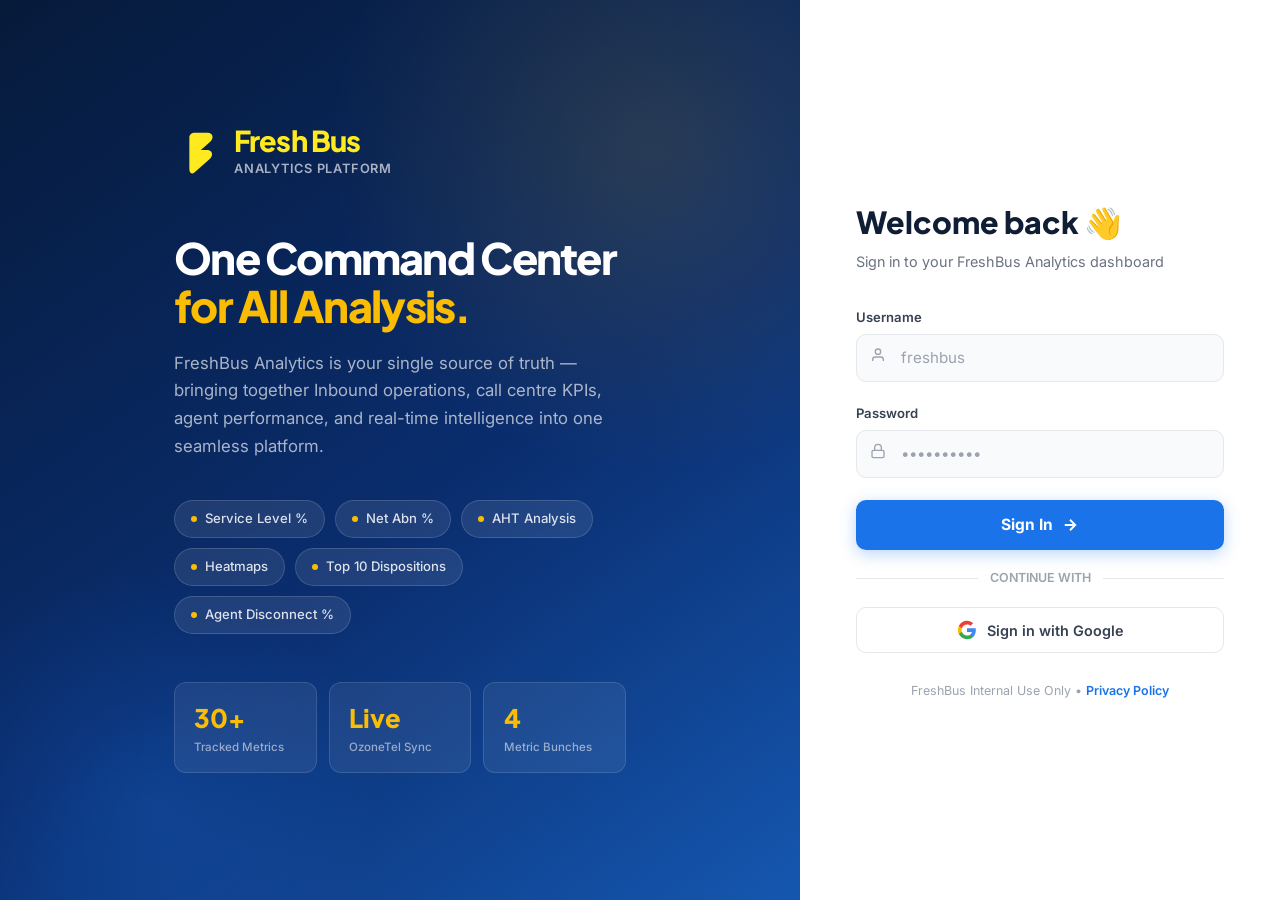
==== commit 101ad606: "Add latest analytics dashboard and backend changes" ====
--- a/index.html
+++ b/index.html
@@ -33,13 +33,13 @@
     /* Logo */
     .lp-logo { display:flex; align-items:center; gap:16px; margin-bottom:3.5rem; }
     .lp-logo-mark {
-      width:60px; height:60px; border-radius:14px;
-      background:#1A73E8; display:flex; align-items:center; justify-content:center;
-      box-shadow:0 8px 32px rgba(26,115,232,.45); flex-shrink:0;
-    }
-    .lp-logo-mark svg { width:36px; height:36px; }
+      width:48px; height:48px;
+      display:flex; align-items:center; justify-content:center;
+      flex-shrink:0;
+    }
+    .lp-logo-mark svg { width:100%; height:100%; }
     .lp-logo-text { font-family:'Plus Jakarta Sans',sans-serif; }
-    .lp-logo-text .brand { font-size:1.8rem; font-weight:800; color:#fff; line-height:1; letter-spacing:-0.02em; }
+    .lp-logo-text .brand { font-size:1.8rem; font-weight:800; color:#FFEA20; line-height:1; letter-spacing:-0.02em; }
     .lp-logo-text .tag { font-size:0.78rem; font-weight:500; color:rgba(255,255,255,.5); margin-top:4px; letter-spacing:0.04em; text-transform:uppercase; }
 
     .lp-headline {
@@ -136,23 +136,17 @@
   <div class="lp-left">
     <div class="lp-inner">
       <!-- Logo -->
-      <div class="lp-logo">
-        <div class="lp-logo-mark">
-          <!-- FreshBus official chevron-F mark, traced from brand assets -->
-          <svg viewBox="0 0 36 36" fill="none" xmlns="http://www.w3.org/2000/svg">
-            <!-- Outer F vertical spine -->
-            <rect x="4" y="4" width="7" height="28" rx="2" fill="white"/>
-            <!-- Top horizontal bar — angled right like the brand chevron -->
-            <path d="M11 4 L32 4 L32 10 L18 10 L18 14 L11 14 Z" fill="white"/>
-            <!-- Middle horizontal bar — slightly shorter, brand proportion -->
-            <path d="M11 16 L26 16 L26 22 L18 22 L18 26 L11 26 Z" fill="white" opacity="0.75"/>
-          </svg>
-        </div>
-        <div class="lp-logo-text">
-          <div class="brand">FreshBus</div>
-          <div class="tag">Analytics Platform</div>
-        </div>
-      </div>
+      <div class="lp-logo" style="display:flex; align-items:center; gap:12px; text-decoration:none; flex-shrink:0; margin-bottom:3.5rem;">
+  <div class="hdr-lm" style="width:48px; height:48px; border-radius:8px; display:flex; align-items:center; justify-content:center;">
+    <svg viewBox="0 0 100 100" fill="none" xmlns="http://www.w3.org/2000/svg" style="width:100%; height:100%;">
+      <path d="M 32 82 L 32 20 C 32 14, 37 10, 43 10 L 71 10 C 80 10, 84 21, 76 28 L 56 46 L 70 46 C 79 46, 83 57, 75 64 L 43 92 C 35 99, 32 92, 32 85 Z" fill="#FFEA20"/>
+    </svg>
+  </div>
+  <div class="hdr-brand-wrap" style="display: flex; flex-direction: column; justify-content: center; margin-top:-2px;">
+    <span class="hdr-ln" style="font-family:'Plus Jakarta Sans',sans-serif; font-size:1.8rem; font-weight:800; color:#FFEA20; line-height:1.1; letter-spacing:-0.03em;">Fresh Bus</span>
+    <span class="hdr-sub" style="font-size:0.8rem; font-weight:600; color:rgba(255,255,255,0.65); letter-spacing:0.06em; text-transform:uppercase; margin-top:2px;">Analytics Platform</span>
+  </div>
+</div>
 
       <h1 class="lp-headline">
         One Command Center<br>
--- a/styles.css
+++ b/styles.css
@@ -658,3 +658,327 @@
   .kpi-summary-row { grid-template-columns: 1fr 1fr; }
   .app-sidebar { display: none; }
 }
+
+/* =========================================
+   TOP 10 DISPOSITIONS
+========================================= */
+.top-10-row {
+  display: flex;
+  align-items: center;
+  gap: 12px;
+  padding: 8px 12px;
+  border-bottom: 1px solid var(--border);
+  font-size: 0.9rem;
+}
+.top-10-row:last-child {
+  border-bottom: none;
+}
+.top-10-rank {
+  font-weight: 700;
+  color: var(--text-m);
+  width: 24px;
+}
+.top-10-rank.gold {
+  color: #FBBC04;
+}
+.top-10-name {
+  flex: 1;
+  color: var(--text-h);
+  white-space: nowrap;
+  overflow: hidden;
+  text-overflow: ellipsis;
+}
+.top-10-bar-wrap {
+  width: 100px;
+  height: 6px;
+  background: var(--surface-3);
+  border-radius: 4px;
+  overflow: hidden;
+}
+.top-10-bar {
+  height: 100%;
+  border-radius: 4px;
+  transition: width 0.3s ease;
+}
+.top-10-count {
+  font-weight: 600;
+  width: 45px;
+  text-align: right;
+  color: var(--text-h);
+}
+.top-10-pct {
+  width: 45px;
+  text-align: right;
+  color: var(--text-m);
+  font-size: 0.8rem;
+}
+
+/* =========================================
+   EXCEL VIEW MODAL (LIQUID GLASS UI)
+========================================= */
+.excel-modal {
+  position: fixed;
+  top: 0; left: 0; right: 0; bottom: 0;
+  background: rgba(15, 23, 42, 0.4);
+  z-index: 9999;
+  display: none;
+  opacity: 0;
+  transition: opacity 0.4s cubic-bezier(0.4, 0, 0.2, 1);
+  backdrop-filter: blur(12px);
+  -webkit-backdrop-filter: blur(12px);
+  padding: 30px;
+}
+.excel-modal.show {
+  display: flex;
+  opacity: 1;
+  align-items: center;
+  justify-content: center;
+}
+.excel-modal-content {
+  background: rgba(255, 255, 255, 0.6);
+  width: 100%;
+  height: 100%;
+  border-radius: 20px;
+  display: flex;
+  flex-direction: column;
+  box-shadow: 0 25px 50px -12px rgba(0, 0, 0, 0.25), inset 0 0 0 1px rgba(255, 255, 255, 0.3);
+  overflow: hidden;
+  backdrop-filter: blur(20px);
+  -webkit-backdrop-filter: blur(20px);
+}
+[data-theme="dark"] .excel-modal-content {
+  background: rgba(15, 23, 42, 0.6);
+  box-shadow: 0 25px 50px -12px rgba(0, 0, 0, 0.5), inset 0 0 0 1px rgba(255, 255, 255, 0.1);
+}
+
+.excel-header {
+  padding: 20px 30px;
+  display: flex;
+  justify-content: space-between;
+  align-items: center;
+  background: linear-gradient(135deg, var(--blue-dark) 0%, var(--blue) 60%, var(--yellow) 150%);
+  border-bottom: 1px solid rgba(255, 255, 255, 0.15);
+  box-shadow: 0 4px 15px rgba(0,0,0,0.1);
+}
+[data-theme="dark"] .excel-header {
+  padding: 20px 30px;
+  display: flex;
+  justify-content: space-between;
+  align-items: center;
+  background: linear-gradient(135deg, var(--blue-dark) 0%, var(--blue) 60%, var(--yellow) 150%);
+  border-bottom: 1px solid rgba(255, 255, 255, 0.15);
+  box-shadow: 0 4px 15px rgba(0,0,0,0.1);
+}
+
+.excel-title h2 {
+  margin: 0;
+  font-size: 1.6rem;
+  font-weight: 800;
+  color: #ffffff;
+  letter-spacing: -0.02em;
+  text-shadow: 0 2px 4px rgba(0,0,0,0.3);
+}
+.excel-title p {
+  margin: 4px 0 0;
+  font-size: 0.95rem;
+  color: rgba(255,255,255,0.85);
+}
+.excel-actions {
+  display: flex;
+  gap: 16px;
+  align-items: center;
+}
+
+/* Excel Style Inputs */
+.excel-date-wrap {
+  display: flex;
+  align-items: center;
+  background: rgba(255, 255, 255, 0.5);
+  border: 1px solid rgba(255, 255, 255, 0.6);
+  border-radius: 8px;
+  padding: 6px 12px;
+  gap: 8px;
+  box-shadow: inset 0 2px 4px rgba(0,0,0,0.02);
+  transition: all 0.2s ease;
+}
+[data-theme="dark"] .excel-date-wrap {
+  background: rgba(0, 0, 0, 0.2);
+  border: 1px solid rgba(255, 255, 255, 0.1);
+}
+.excel-date-wrap:focus-within {
+  border-color: var(--blue);
+  box-shadow: 0 0 0 3px var(--blue-soft);
+}
+.excel-date-wrap input {
+  background: transparent;
+  border: none;
+  color: var(--text);
+  font-family: inherit;
+  font-size: 0.95rem;
+  font-weight: 500;
+  outline: none;
+  width: 110px;
+}
+
+/* Buttons */
+.btn-yellow, .btn-blue, .btn-close {
+  padding: 8px 16px;
+  border-radius: 8px;
+  font-weight: 600;
+  font-size: 0.95rem;
+  cursor: pointer;
+  transition: all 0.3s cubic-bezier(0.4, 0, 0.2, 1);
+  border: none;
+  display: inline-flex;
+  align-items: center;
+  gap: 8px;
+  box-shadow: 0 4px 6px -1px rgba(0, 0, 0, 0.1), 0 2px 4px -1px rgba(0, 0, 0, 0.06);
+}
+
+.btn-yellow {
+  background: linear-gradient(135deg, #FFD000 0%, #FBBC04 100%);
+  color: #1f2937;
+}
+.btn-yellow:hover {
+  transform: translateY(-2px);
+  box-shadow: 0 10px 15px -3px rgba(251, 188, 4, 0.4);
+}
+
+.btn-blue {
+  background: linear-gradient(135deg, #3b82f6 0%, #1A73E8 100%);
+  color: #fff;
+}
+.btn-blue:hover {
+  transform: translateY(-2px);
+  box-shadow: 0 10px 15px -3px rgba(26, 115, 232, 0.4);
+}
+
+.btn-close {
+  background: rgba(239, 68, 68, 0.1);
+  color: #ef4444;
+}
+.btn-close:hover {
+  background: #ef4444;
+  color: white;
+  transform: translateY(-2px);
+  box-shadow: 0 10px 15px -3px rgba(239, 68, 68, 0.4);
+}
+
+/* Loader */
+.excel-loader {
+  padding: 40px;
+  text-align: center;
+  color: var(--blue);
+  font-weight: 600;
+  font-size: 1.1rem;
+}
+
+/* Table Area */
+.excel-body {
+  flex: 1;
+  overflow: auto;
+  position: relative;
+  background: transparent;
+  padding: 0 1px 1px 0; /* space for borders */
+}
+.excel-table {
+  width: 100%;
+  border-collapse: separate;
+  border-spacing: 0;
+  font-size: 0.9rem;
+  transition: opacity 0.3s ease;
+}
+.excel-table th, .excel-table td {
+  padding: 12px 16px;
+  border-right: 1px solid rgba(0,0,0,0.06);
+  border-bottom: 1px solid rgba(0,0,0,0.06);
+  white-space: nowrap;
+  text-align: center;
+  color: var(--text);
+}
+[data-theme="dark"] .excel-table th, [data-theme="dark"] .excel-table td {
+  border-right: 1px solid rgba(255,255,255,0.06);
+  border-bottom: 1px solid rgba(255,255,255,0.06);
+}
+
+.excel-table th {
+  background: rgba(255, 255, 255, 0.85);
+  font-weight: 600;
+  position: sticky;
+  top: 0;
+  z-index: 10;
+  backdrop-filter: blur(16px);
+  -webkit-backdrop-filter: blur(16px);
+}
+[data-theme="dark"] .excel-table th {
+  background: rgba(30, 41, 59, 0.85);
+}
+
+/* Fixed First Column - FIX OVERLAP */
+.excel-table .col-metric {
+  position: sticky;
+  left: 0;
+  background: linear-gradient(to right, #f8faff, #ffffff);
+  z-index: 20;
+  text-align: left;
+  min-width: 280px;
+  font-weight: 700;
+  color: var(--blue-dark);
+  box-shadow: 3px 0 10px rgba(0,0,0,0.06);
+  border-right: 2px solid var(--blue-soft) !important;
+}
+[data-theme="dark"] .excel-table .col-metric {
+  background: linear-gradient(to right, #111827, #1e293b);
+  color: #e2e8f3;
+  box-shadow: 3px 0 10px rgba(0,0,0,0.3);
+  border-right: 2px solid rgba(255,255,255,0.1) !important;
+}
+
+/* Ensure top-left corner stays above both row/col headers */
+.excel-table thead tr:first-child th.col-metric {
+  z-index: 30;
+}
+.excel-table thead tr:nth-child(2) th.col-metric {
+  z-index: 30;
+  top: 45px; /* approx height of first row */
+}
+
+/* Row Hover */
+.excel-table tbody tr {
+  transition: background 0.2s ease;
+}
+.excel-table tbody tr:hover td {
+  background-color: rgba(26, 115, 232, 0.05);
+}
+[data-theme="dark"] .excel-table tbody tr:hover td {
+  background-color: rgba(255, 255, 255, 0.05);
+}
+.excel-table tbody tr:hover td.col-metric {
+  /* Must remain solid on hover */
+  background-color: #f1f5f9;
+}
+[data-theme="dark"] .excel-table tbody tr:hover td.col-metric {
+  background-color: #334155;
+}
+
+/* Collapsible Columns */
+.col-collapsed {
+  display: none !important;
+}
+.expand-icon {
+  display: inline-flex;
+  align-items: center;
+  justify-content: center;
+  margin-left: 8px;
+  font-size: 0.75rem;
+  color: var(--blue);
+  cursor: pointer;
+  background: var(--blue-soft);
+  width: 20px; height: 20px;
+  border-radius: 50%;
+  transition: all 0.2s ease;
+}
+.expand-icon:hover {
+  background: var(--blue);
+  color: #fff;
+}
